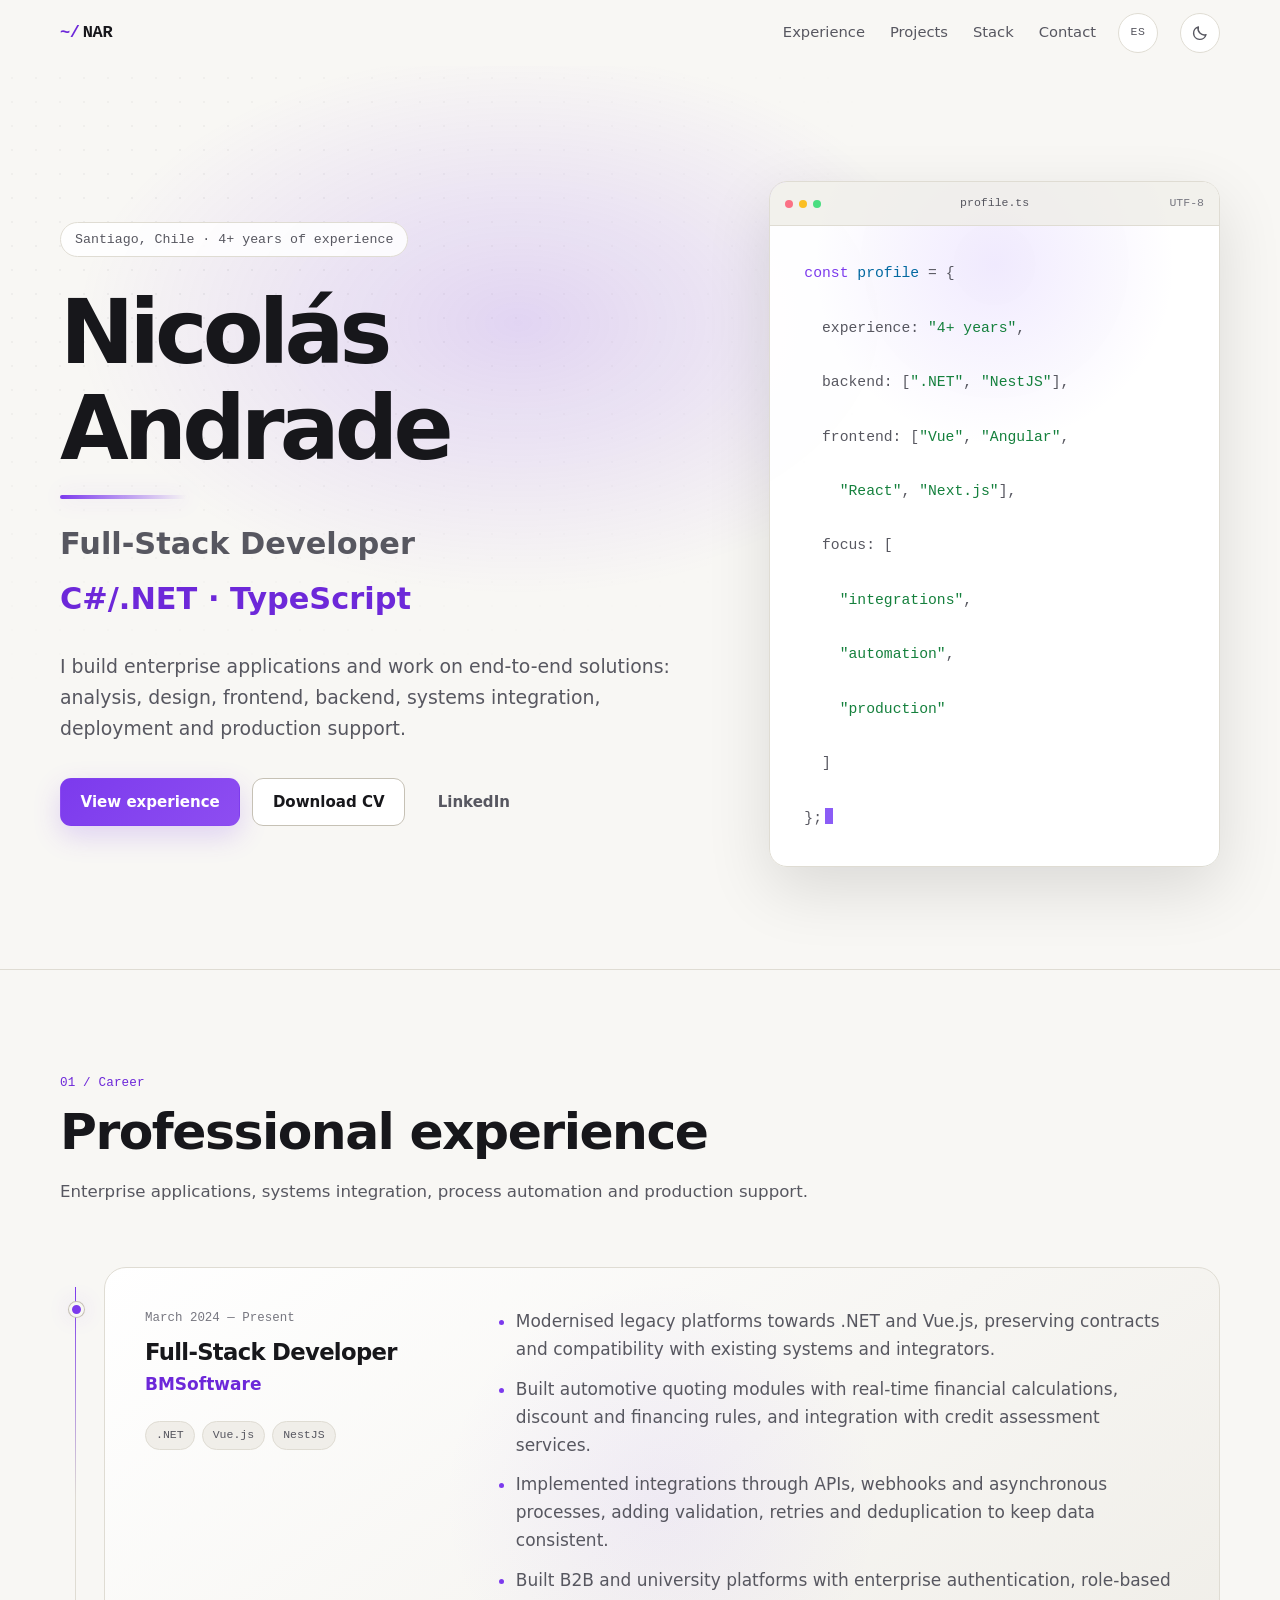
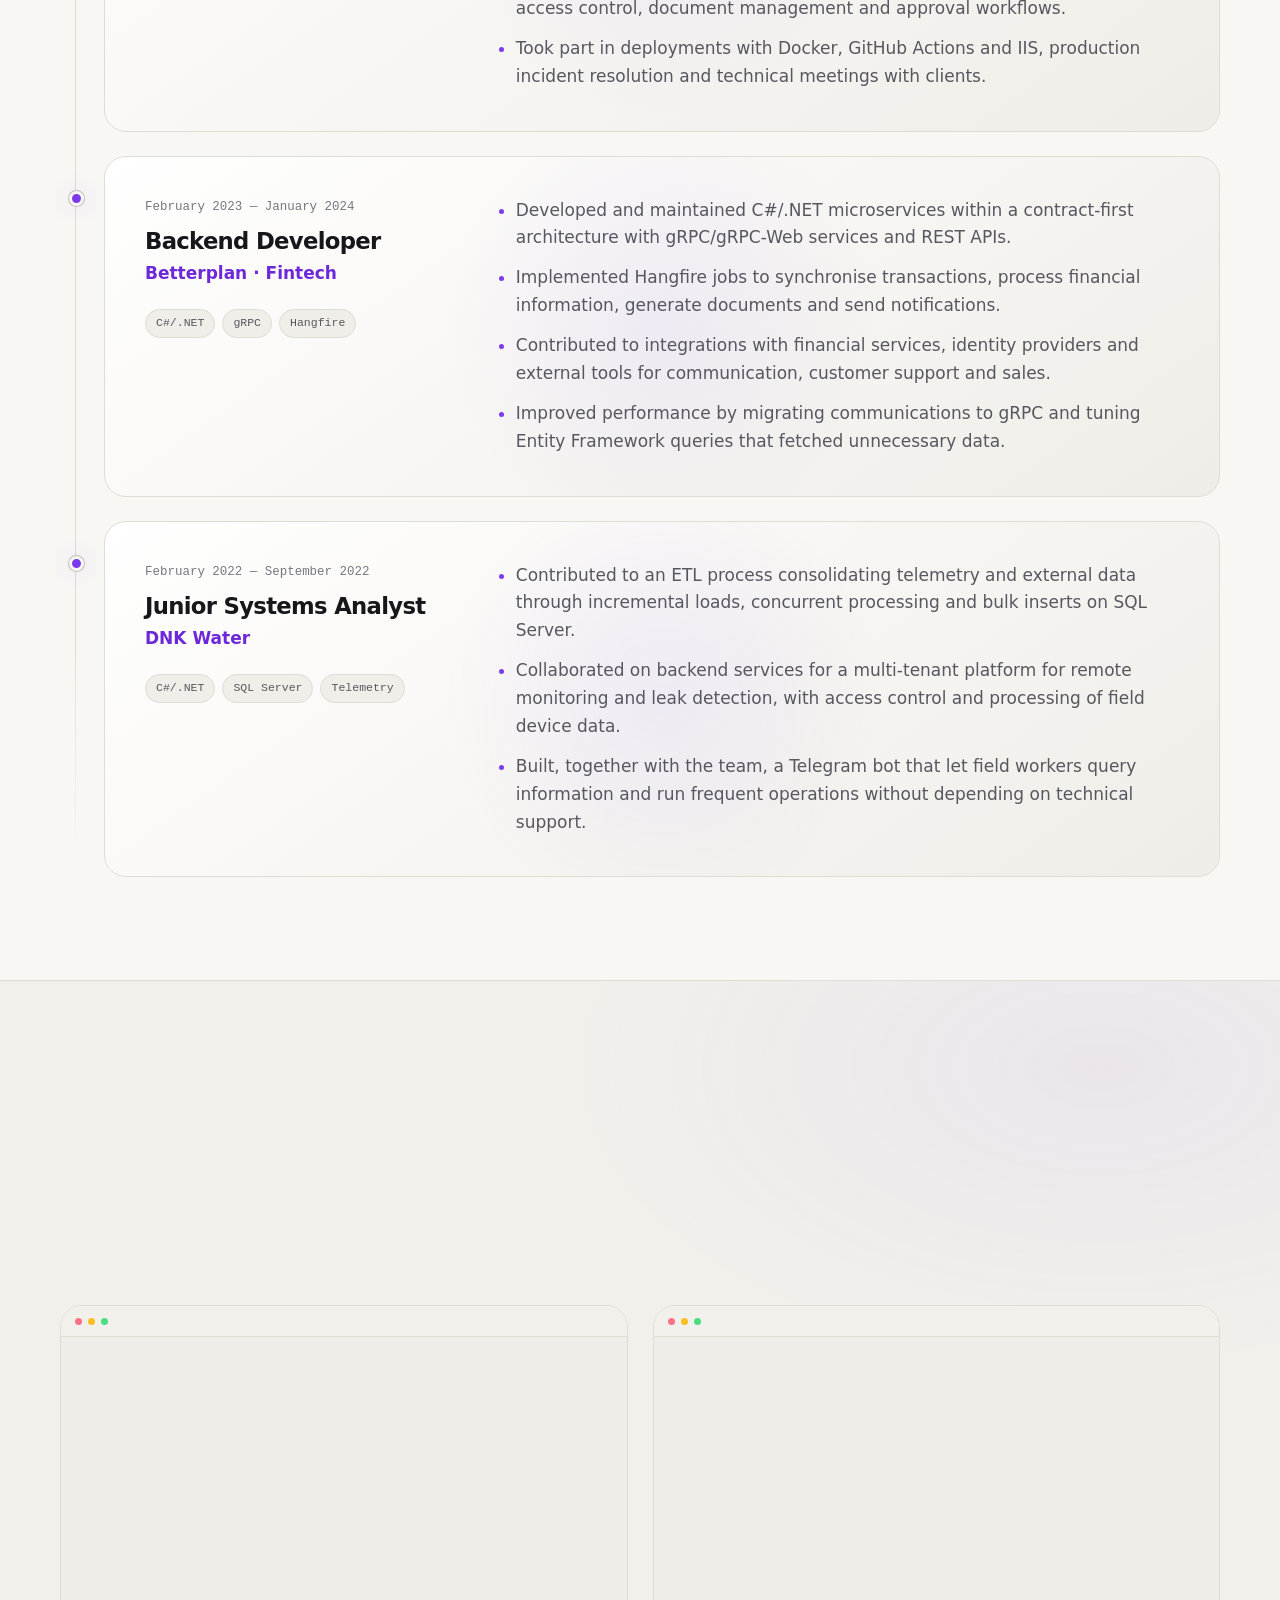
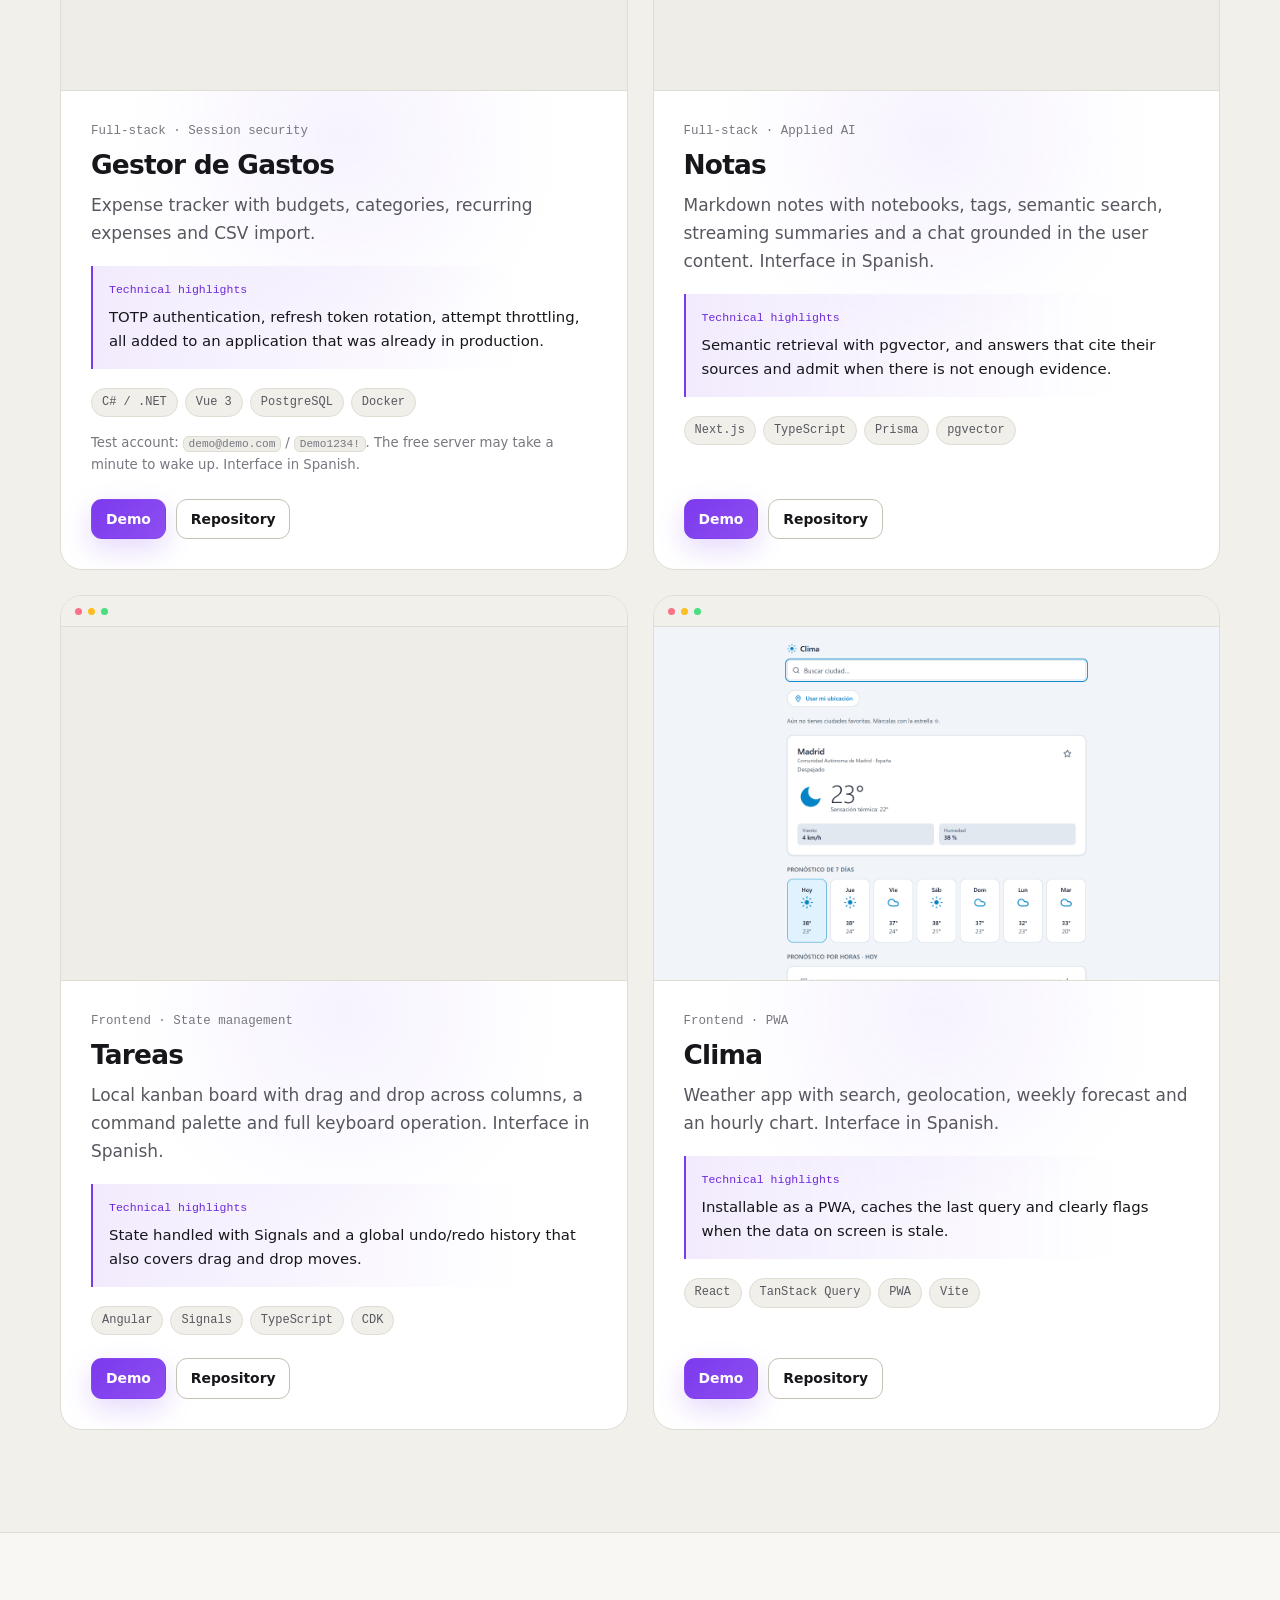
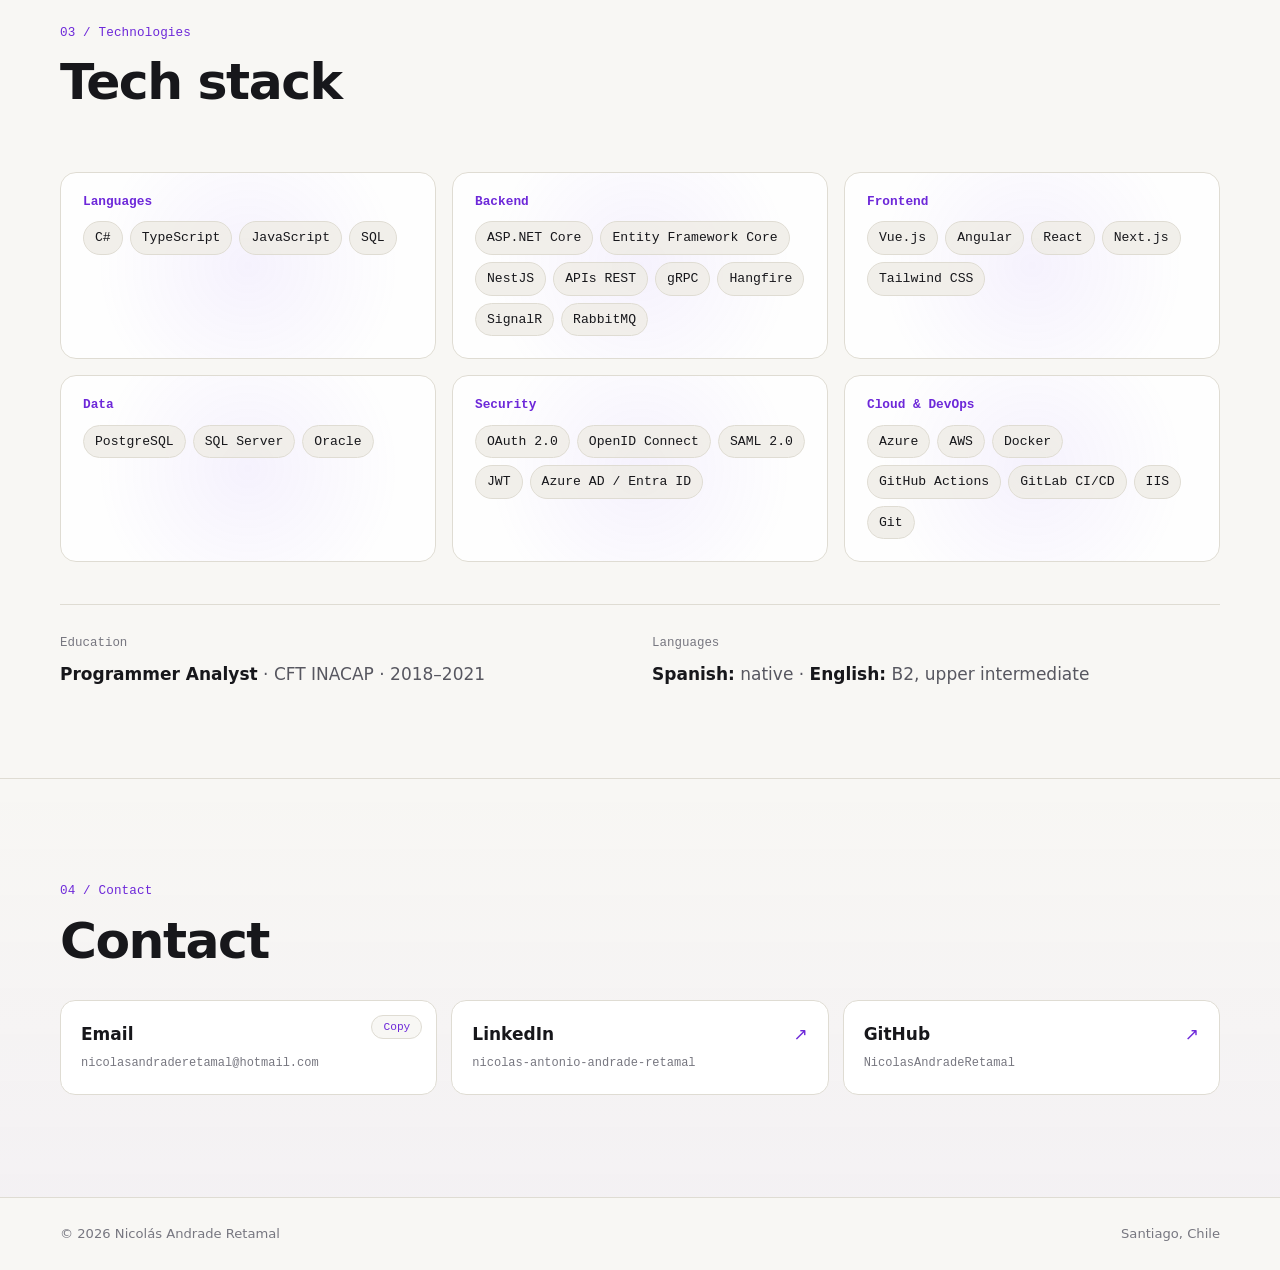
==== index.en.html @ f3361541 "feat: add english version and copy-email button" ====
<!doctype html>
<html lang="en">
  <head>
    <meta charset="utf-8" />
    <meta name="viewport" content="width=device-width, initial-scale=1" />
    <title>Nicolás Andrade | Full-Stack Developer C#/.NET</title>
    <meta
      name="description"
      content="Full-stack developer based in Santiago, Chile, with 4+ years of experience in C#/.NET, TypeScript, enterprise applications, systems integration and process automation."
    />
    <meta name="theme-color" content="#09090d" />
    <meta name="color-scheme" content="dark light" />
    <link rel="canonical" href="https://nicolasandraderetamal.github.io/index.en.html" />

    <meta
      property="og:title"
      content="Nicolás Andrade · Full-Stack Developer"
    />
    <meta
      property="og:description"
      content="C#/.NET, TypeScript and enterprise applications. Systems integration, automation and production support."
    />
    <meta property="og:type" content="website" />
    <meta
      property="og:url"
      content="https://nicolasandraderetamal.github.io/"
    />
    <meta
      property="og:image"
      content="https://nicolasandraderetamal.github.io/img/og.png"
    />
    <meta property="og:image:width" content="1200" />
    <meta property="og:image:height" content="630" />
    <meta
      property="og:image:alt"
      content="Nicolás Andrade, full-stack developer specialised in C#/.NET, TypeScript and enterprise applications"
    />
    <meta property="og:locale" content="en_US" />
    <meta name="twitter:card" content="summary_large_image" />

    <script>
      document.documentElement.classList.add("js");
    </script>
    <link rel="stylesheet" href="styles.css" />
    <link
      rel="icon"
      href="data:image/svg+xml,<svg xmlns=%27http://www.w3.org/2000/svg%27 viewBox=%270 0 100 100%27><rect width=%27100%27 height=%27100%27 rx=%2722%27 fill=%27%238b5cf6%27/><text x=%2750%25%27 y=%2750%25%27 text-anchor=%27middle%27 dominant-baseline=%27central%27 font-size=%2768%27 font-family=%27system-ui%27 font-weight=%27700%27 fill=%27white%27>N</text></svg>"
    />

    <script type="application/ld+json">
      {
        "@context": "https://schema.org",
        "@type": "Person",
        "name": "Nicolás Antonio Andrade Retamal",
        "url": "https://nicolasandraderetamal.github.io/",
        "jobTitle": "Full-Stack Developer",
        "address": {
          "@type": "PostalAddress",
          "addressLocality": "Santiago",
          "addressCountry": "CL"
        },
        "sameAs": [
          "https://www.linkedin.com/in/nicolas-antonio-andrade-retamal",
          "https://github.com/NicolasAndradeRetamal"
        ],
        "knowsAbout": [
          "C#",
          ".NET",
          "TypeScript",
          "Vue.js",
          "Angular",
          "PostgreSQL",
          "Systems integration",
          "Enterprise applications"
        ]
      }
    </script>
    <link rel="alternate" hreflang="en" href="https://nicolasandraderetamal.github.io/index.en.html" />
    <link rel="alternate" hreflang="es" href="https://nicolasandraderetamal.github.io/" />
  </head>
  <body>
    <div class="scroll-progress" aria-hidden="true">
      <span data-scroll-progress></span>
    </div>
    <a class="skip" href="#contenido">Skip to content</a>

    <header class="topbar" data-topbar>
      <a class="topbar__brand" href="#inicio" aria-label="Go to top">
        <span class="topbar__prompt" aria-hidden="true">~/</span>
        <span>NAR</span>
      </a>

      <button
        class="menu-toggle"
        data-menu-toggle
        type="button"
        aria-expanded="false"
        aria-controls="navegacion-principal"
        aria-label="Open navigation"
      >
        <span></span><span></span><span></span>
      </button>

      <nav
        class="topbar__nav"
        id="navegacion-principal"
        data-navigation
        aria-label="Sections"
      >
        <a href="#experiencia" data-nav-link>Experience</a>
        <a href="#proyectos" data-nav-link>Projects</a>
        <a href="#stack" data-nav-link>Stack</a>
        <a href="#contacto" data-nav-link>Contact</a>
      </nav>

      <a class="lang-switch" href="./" hreflang="es" aria-label="Ver esta página en español">ES</a>
      <button
        class="theme-toggle"
        data-theme-toggle
        type="button"
        aria-label="Switch to light theme"
      >
        <svg viewBox="0 0 24 24" aria-hidden="true" class="icon icon--sun">
          <circle cx="12" cy="12" r="4.2" />
          <path
            d="M12 2.5v2M12 19.5v2M4.6 4.6l1.4 1.4M18 18l1.4 1.4M2.5 12h2M19.5 12h2M4.6 19.4 6 18M18 6l1.4-1.4"
          />
        </svg>
        <svg viewBox="0 0 24 24" aria-hidden="true" class="icon icon--moon">
          <path d="M20 14.2A8.2 8.2 0 0 1 9.8 4a8.4 8.4 0 1 0 10.2 10.2Z" />
        </svg>
      </button>
    </header>

    <main id="contenido">
      <section class="hero" id="inicio" data-section>
        <div class="hero__glow" aria-hidden="true"></div>
        <div class="hero__grid" aria-hidden="true"></div>

        <div class="hero__layout">
          <div class="hero__copy">
            <p class="hero__eyebrow reveal">
              Santiago, Chile · 4+ years of experience
            </p>
            <h1 class="hero__title reveal">Nicolás Andrade</h1>
            <p class="hero__role reveal">
              Full-Stack Developer
              <span class="accent">C#/.NET · TypeScript</span>
            </p>
            <p class="hero__lead reveal">
              I build enterprise applications and work on end-to-end solutions: analysis, design, frontend, backend, systems integration, deployment and production support.
            </p>
            <div class="hero__actions reveal">
              <a class="btn btn--primary" href="#experiencia"
                >View experience</a
              >
              <a class="btn" href="cv/nicolas-andrade-cv-en.pdf" download
                >Download CV</a
              >
              <a
                class="btn btn--quiet"
                href="https://www.linkedin.com/in/nicolas-antonio-andrade-retamal"
                target="_blank"
                rel="me noopener noreferrer"
                >LinkedIn</a
              >
            </div>
          </div>

          <aside class="terminal reveal" data-tilt aria-label="Technical summary">
            <div class="terminal__bar">
              <span class="terminal__dots" aria-hidden="true"
                ><i></i><i></i><i></i
              ></span>
              <span class="terminal__file">profile.ts</span>
              <span class="terminal__status">UTF-8</span>
            </div>
            <pre
              class="terminal__code"
              aria-hidden="true"
            ><code><span class="code-line" style="--line: 1"><span class="code-keyword">const</span> <span class="code-name">profile</span> = {</span>
<span class="code-line" style="--line: 2">  experience: <span class="code-string">"4+ years"</span>,</span>
<span class="code-line" style="--line: 3">  backend: [<span class="code-string">".NET"</span>, <span class="code-string">"NestJS"</span>],</span>
<span class="code-line" style="--line: 4">  frontend: [<span class="code-string">"Vue"</span>, <span class="code-string">"Angular"</span>,</span>
<span class="code-line" style="--line: 5">    <span class="code-string">"React"</span>, <span class="code-string">"Next.js"</span>],</span>
<span class="code-line" style="--line: 6">  focus: [</span>
<span class="code-line" style="--line: 7">    <span class="code-string">"integrations"</span>,</span>
<span class="code-line" style="--line: 8">    <span class="code-string">"automation"</span>,</span>
<span class="code-line" style="--line: 9">    <span class="code-string">"production"</span></span>
<span class="code-line" style="--line: 10">  ]</span>
<span class="code-line" style="--line: 11">};<span class="code-cursor"></span></span></code></pre>
          </aside>
        </div>
      </section>

      <section class="section" id="experiencia" data-section>
        <header class="section__head reveal">
          <p class="section__eyebrow">01 / Career</p>
          <h2 class="section__title">Professional experience</h2>
          <p class="section__lead">
            Enterprise applications, systems integration, process automation and production support.
          </p>
        </header>

        <div class="experience-list">
          <article class="experience interactive-card reveal" data-card>
            <span class="experience__marker" aria-hidden="true"></span>
            <header class="experience__head">
              <div>
                <p class="experience__when">March 2024 — Present</p>
                <h3 class="experience__role">Full-Stack Developer</h3>
                <p class="experience__company">BMSoftware</p>
              </div>
              <ul class="experience__tags" aria-label="Core technologies">
                <li>.NET</li>
                <li>Vue.js</li>
                <li>NestJS</li>
              </ul>
            </header>
            <ul class="experience__highlights">
              <li>
                Modernised legacy platforms towards .NET and Vue.js, preserving contracts and compatibility with existing systems and integrators.
              </li>
              <li>
                Built automotive quoting modules with real-time financial calculations, discount and financing rules, and integration with credit assessment services.
              </li>
              <li>
                Implemented integrations through APIs, webhooks and asynchronous processes, adding validation, retries and deduplication to keep data consistent.
              </li>
              <li>
                Built B2B and university platforms with enterprise authentication, role-based access control, document management and approval workflows.
              </li>
              <li>
                Took part in deployments with Docker, GitHub Actions and IIS, production incident resolution and technical meetings with clients.
              </li>
            </ul>
          </article>

          <article class="experience interactive-card reveal" data-card>
            <span class="experience__marker" aria-hidden="true"></span>
            <header class="experience__head">
              <div>
                <p class="experience__when">February 2023 — January 2024</p>
                <h3 class="experience__role">Backend Developer</h3>
                <p class="experience__company">Betterplan · Fintech</p>
              </div>
              <ul class="experience__tags" aria-label="Core technologies">
                <li>C#/.NET</li>
                <li>gRPC</li>
                <li>Hangfire</li>
              </ul>
            </header>
            <ul class="experience__highlights">
              <li>
                Developed and maintained C#/.NET microservices within a contract-first architecture with gRPC/gRPC-Web services and REST APIs.
              </li>
              <li>
                Implemented Hangfire jobs to synchronise transactions, process financial information, generate documents and send notifications.
              </li>
              <li>
                Contributed to integrations with financial services, identity providers and external tools for communication, customer support and sales.
              </li>
              <li>
                Improved performance by migrating communications to gRPC and tuning Entity Framework queries that fetched unnecessary data.
              </li>
            </ul>
          </article>

          <article class="experience interactive-card reveal" data-card>
            <span class="experience__marker" aria-hidden="true"></span>
            <header class="experience__head">
              <div>
                <p class="experience__when">February 2022 — September 2022</p>
                <h3 class="experience__role">Junior Systems Analyst</h3>
                <p class="experience__company">DNK Water</p>
              </div>
              <ul class="experience__tags" aria-label="Core technologies">
                <li>C#/.NET</li>
                <li>SQL Server</li>
                <li>Telemetry</li>
              </ul>
            </header>
            <ul class="experience__highlights">
              <li>
                Contributed to an ETL process consolidating telemetry and external data through incremental loads, concurrent processing and bulk inserts on SQL Server.
              </li>
              <li>
                Collaborated on backend services for a multi-tenant platform for remote monitoring and leak detection, with access control and processing of field device data.
              </li>
              <li>
                Built, together with the team, a Telegram bot that let field workers query information and run frequent operations without depending on technical support.
              </li>
            </ul>
          </article>
        </div>
      </section>

      <section class="section section--projects" id="proyectos" data-section>
        <header class="section__head reveal">
          <p class="section__eyebrow">02 / Portfolio</p>
          <h2 class="section__title">Projects</h2>
          <p class="section__lead">
            Applications with a live demo and public repository, each built with a different stack and technical focus.
          </p>
        </header>

        <div class="projects">
          <article
            class="project interactive-card reveal"
            id="proyecto-gestor"
            data-card
            data-tilt
          >
            <a
              class="project__media"
              href="https://gestor-gastos-web.onrender.com/"
              target="_blank"
              rel="noopener noreferrer"
              aria-label="Open the Gestor de Gastos demo"
            >
              <img
                src="img/gestor-gastos.png"
                alt="Expense tracker dashboard showing budgets and charts"
                loading="lazy"
                decoding="async"
                width="1360"
                height="850"
              />
            </a>
            <div class="project__body">
              <p class="project__kicker">Full-stack · Session security</p>
              <h3 class="project__title">Gestor de Gastos</h3>
              <p class="project__text">
                Expense tracker with budgets, categories, recurring expenses and CSV import.
              </p>
              <div class="project__focus">
                <span>Technical highlights</span>
                <p>
                  TOTP authentication, refresh token rotation, attempt throttling, all added to an application that was already in production.
                </p>
              </div>
              <ul class="chips">
                <li>C# / .NET</li>
                <li>Vue 3</li>
                <li>PostgreSQL</li>
                <li>Docker</li>
              </ul>
              <p class="project__note">
                Test account: <code>demo@demo.com</code> / <code>Demo1234!</code>. The free server may take a minute to wake up. Interface in Spanish.
              </p>
              <div class="project__links">
                <a
                  class="btn btn--small btn--primary"
                  href="https://gestor-gastos-web.onrender.com/"
                  target="_blank"
                  rel="noopener noreferrer"
                  >Demo</a
                >
                <a
                  class="btn btn--small"
                  href="https://github.com/NicolasAndradeRetamal/gestor-gastos"
                  target="_blank"
                  rel="noopener noreferrer"
                  >Repository</a
                >
              </div>
            </div>
          </article>

          <article
            class="project interactive-card reveal"
            id="proyecto-notas"
            data-card
            data-tilt
          >
            <a
              class="project__media"
              href="https://notas-app-teal.vercel.app/"
              target="_blank"
              rel="noopener noreferrer"
              aria-label="Open the Notas demo"
            >
              <img
                src="img/notas-app.png"
                alt="Notes application with a Markdown editor and AI tools"
                loading="lazy"
                decoding="async"
                width="1360"
                height="850"
              />
            </a>
            <div class="project__body">
              <p class="project__kicker">Full-stack · Applied AI</p>
              <h3 class="project__title">Notas</h3>
              <p class="project__text">
                Markdown notes with notebooks, tags, semantic search, streaming summaries and a chat grounded in the user content. Interface in Spanish.
              </p>
              <div class="project__focus">
                <span>Technical highlights</span>
                <p>
                  Semantic retrieval with pgvector, and answers that cite their sources and admit when there is not enough evidence.
                </p>
              </div>
              <ul class="chips">
                <li>Next.js</li>
                <li>TypeScript</li>
                <li>Prisma</li>
                <li>pgvector</li>
              </ul>
              <div class="project__links">
                <a
                  class="btn btn--small btn--primary"
                  href="https://notas-app-teal.vercel.app/"
                  target="_blank"
                  rel="noopener noreferrer"
                  >Demo</a
                >
                <a
                  class="btn btn--small"
                  href="https://github.com/NicolasAndradeRetamal/notas-app"
                  target="_blank"
                  rel="noopener noreferrer"
                  >Repository</a
                >
              </div>
            </div>
          </article>

          <article
            class="project interactive-card reveal"
            id="proyecto-tareas"
            data-card
            data-tilt
          >
            <a
              class="project__media"
              href="https://nicolasandraderetamal.github.io/tareas-angular/"
              target="_blank"
              rel="noopener noreferrer"
              aria-label="Open the Tareas demo"
            >
              <img
                src="img/tareas-angular.png"
                alt="Kanban board with tasks spread across three columns"
                loading="lazy"
                decoding="async"
                width="1360"
                height="850"
              />
            </a>
            <div class="project__body">
              <p class="project__kicker">Frontend · State management</p>
              <h3 class="project__title">Tareas</h3>
              <p class="project__text">
                Local kanban board with drag and drop across columns, a command palette and full keyboard operation. Interface in Spanish.
              </p>
              <div class="project__focus">
                <span>Technical highlights</span>
                <p>
                  State handled with Signals and a global undo/redo history that also covers drag and drop moves.
                </p>
              </div>
              <ul class="chips">
                <li>Angular</li>
                <li>Signals</li>
                <li>TypeScript</li>
                <li>CDK</li>
              </ul>
              <div class="project__links">
                <a
                  class="btn btn--small btn--primary"
                  href="https://nicolasandraderetamal.github.io/tareas-angular/"
                  target="_blank"
                  rel="noopener noreferrer"
                  >Demo</a
                >
                <a
                  class="btn btn--small"
                  href="https://github.com/NicolasAndradeRetamal/tareas-angular"
                  target="_blank"
                  rel="noopener noreferrer"
                  >Repository</a
                >
              </div>
            </div>
          </article>

          <article
            class="project interactive-card reveal"
            id="proyecto-clima"
            data-card
            data-tilt
          >
            <a
              class="project__media"
              href="https://nicolasandraderetamal.github.io/clima-react/"
              target="_blank"
              rel="noopener noreferrer"
              aria-label="Open the Clima demo"
            >
              <img
                src="img/clima-react.png"
                alt="Weather application showing current conditions and the weekly forecast"
                loading="lazy"
                decoding="async"
                width="1360"
                height="850"
              />
            </a>
            <div class="project__body">
              <p class="project__kicker">Frontend · PWA</p>
              <h3 class="project__title">Clima</h3>
              <p class="project__text">
                Weather app with search, geolocation, weekly forecast and an hourly chart. Interface in Spanish.
              </p>
              <div class="project__focus">
                <span>Technical highlights</span>
                <p>
                  Installable as a PWA, caches the last query and clearly flags when the data on screen is stale.
                </p>
              </div>
              <ul class="chips">
                <li>React</li>
                <li>TanStack Query</li>
                <li>PWA</li>
                <li>Vite</li>
              </ul>
              <div class="project__links">
                <a
                  class="btn btn--small btn--primary"
                  href="https://nicolasandraderetamal.github.io/clima-react/"
                  target="_blank"
                  rel="noopener noreferrer"
                  >Demo</a
                >
                <a
                  class="btn btn--small"
                  href="https://github.com/NicolasAndradeRetamal/clima-react"
                  target="_blank"
                  rel="noopener noreferrer"
                  >Repository</a
                >
              </div>
            </div>
          </article>
        </div>
      </section>

      <section class="section section--tight" id="stack" data-section>
        <header class="section__head reveal">
          <p class="section__eyebrow">03 / Technologies</p>
          <h2 class="section__title">Tech stack</h2>
        </header>

        <div class="stack reveal">
          <section class="stack__group interactive-card" data-card>
            <h3>Languages</h3>
            <ul class="chips chips--lg">
              <li>C#</li>
              <li>TypeScript</li>
              <li>JavaScript</li>
              <li>SQL</li>
            </ul>
          </section>
          <section class="stack__group interactive-card" data-card>
            <h3>Backend</h3>
            <ul class="chips chips--lg">
              <li>ASP.NET Core</li>
              <li>Entity Framework Core</li>
              <li>NestJS</li>
              <li>APIs REST</li>
              <li>gRPC</li>
              <li>Hangfire</li>
              <li>SignalR</li>
              <li>RabbitMQ</li>
            </ul>
          </section>
          <section class="stack__group interactive-card" data-card>
            <h3>Frontend</h3>
            <ul class="chips chips--lg">
              <li>Vue.js</li>
              <li>Angular</li>
              <li>React</li>
              <li>Next.js</li>
              <li>Tailwind CSS</li>
            </ul>
          </section>
          <section class="stack__group interactive-card" data-card>
            <h3>Data</h3>
            <ul class="chips chips--lg">
              <li>PostgreSQL</li>
              <li>SQL Server</li>
              <li>Oracle</li>
            </ul>
          </section>
          <section class="stack__group interactive-card" data-card>
            <h3>Security</h3>
            <ul class="chips chips--lg">
              <li>OAuth 2.0</li>
              <li>OpenID Connect</li>
              <li>SAML 2.0</li>
              <li>JWT</li>
              <li>Azure AD / Entra ID</li>
            </ul>
          </section>
          <section class="stack__group interactive-card" data-card>
            <h3>Cloud &amp; DevOps</h3>
            <ul class="chips chips--lg">
              <li>Azure</li>
              <li>AWS</li>
              <li>Docker</li>
              <li>GitHub Actions</li>
              <li>GitLab CI/CD</li>
              <li>IIS</li>
              <li>Git</li>
            </ul>
          </section>
        </div>

        <div class="credentials reveal">
          <div>
            <p class="credentials__label">Education</p>
            <p>
              <strong>Programmer Analyst</strong> · CFT INACAP · 2018–2021
            </p>
          </div>
          <div>
            <p class="credentials__label">Languages</p>
            <p>
              <strong>Spanish:</strong> native · <strong>English:</strong> B2, upper intermediate
            </p>
          </div>
        </div>
      </section>

      <section class="section section--contact" id="contacto" data-section>
        <header class="section__head section__head--contact reveal">
          <p class="section__eyebrow">04 / Contact</p>
          <h2 class="section__title">Contact</h2>
        </header>

        <div class="contact-links reveal">
        <div class="contact-item">
          <a class="contact-link" href="mailto:nicolasandraderetamal@hotmail.com">
            <span class="contact-link__label">Email</span>
            <span class="contact-link__value">nicolasandraderetamal@hotmail.com</span>
          </a>
          <button
            class="copy-mail"
            type="button"
            data-copy-mail="nicolasandraderetamal@hotmail.com"
          >
            Copy
          </button>
        </div>
          <a
            class="contact-link"
            href="https://www.linkedin.com/in/nicolas-antonio-andrade-retamal"
            target="_blank"
            rel="me noopener noreferrer"
          >
            <span class="contact-link__label">LinkedIn</span>
            <span class="contact-link__value"
              >nicolas-antonio-andrade-retamal</span
            >
            <span class="contact-link__arrow" aria-hidden="true">↗</span>
          </a>
          <a
            class="contact-link"
            href="https://github.com/NicolasAndradeRetamal"
            target="_blank"
            rel="me noopener noreferrer"
          >
            <span class="contact-link__label">GitHub</span>
            <span class="contact-link__value">NicolasAndradeRetamal</span>
            <span class="contact-link__arrow" aria-hidden="true">↗</span>
          </a>
        </div>
      </section>
    </main>

    <footer class="footer">
      <p>© <span data-year>2026</span> Nicolás Andrade Retamal</p>
      <p>Santiago, Chile</p>
    </footer>

    <script src="main.js" defer></script>
  </body>
</html>
---- styles.css ----
/* ---------- Tokens ---------- */
:root {
  --bg: #09090d;
  --bg-raised: #111119;
  --bg-sunken: #08080b;
  --bg-soft: #15151e;
  --line: #252531;
  --line-strong: #3b3b49;
  --ink: #f4f4f6;
  --ink-muted: #aaaab6;
  --ink-subtle: #777785;
  --accent: #8b5cf6;
  --accent-bright: #a78bfa;
  --accent-text: #c0afff;
  --accent-soft: rgba(139, 92, 246, 0.14);
  --accent-ink: #ffffff;
  --glow: rgba(139, 92, 246, 0.24);
  --code-keyword: #c4b5fd;
  --code-string: #86efac;
  --code-name: #7dd3fc;
  --shadow-strength: 0.5;
  --radius: 14px;
  --radius-lg: 22px;
  --shadow: 0 22px 65px rgba(0, 0, 0, var(--shadow-strength));
  --ease: cubic-bezier(0.22, 0.61, 0.36, 1);
  --wrap: 1160px;
  --mono: ui-monospace, "Cascadia Code", "JetBrains Mono", Consolas, monospace;
}

@media (prefers-color-scheme: light) {
  :root:not([data-theme="dark"]) {
    --bg: #f8f7f4;
    --bg-raised: #ffffff;
    --bg-sunken: #efede7;
    --bg-soft: #f4f2ed;
    --line: #dfdcd3;
    --line-strong: #c6c1b5;
    --ink: #17171b;
    --ink-muted: #575760;
    --ink-subtle: #777780;
    --accent: #7c3aed;
    --accent-bright: #8b5cf6;
    --accent-text: #6d28d9;
    --accent-soft: rgba(124, 58, 237, 0.1);
    --glow: rgba(124, 58, 237, 0.18);
    --code-keyword: #7c3aed;
    --code-string: #15803d;
    --code-name: #0369a1;
    --shadow-strength: 0.12;
  }
}

:root[data-theme="light"] {
  --bg: #f8f7f4;
  --bg-raised: #ffffff;
  --bg-sunken: #efede7;
  --bg-soft: #f4f2ed;
  --line: #dfdcd3;
  --line-strong: #c6c1b5;
  --ink: #17171b;
  --ink-muted: #575760;
  --ink-subtle: #777780;
  --accent: #7c3aed;
  --accent-bright: #8b5cf6;
  --accent-text: #6d28d9;
  --accent-soft: rgba(124, 58, 237, 0.1);
  --glow: rgba(124, 58, 237, 0.18);
  --code-keyword: #7c3aed;
  --code-string: #15803d;
  --code-name: #0369a1;
  --shadow-strength: 0.12;
}

*,
*::before,
*::after {
  box-sizing: border-box;
}
html {
  scroll-behavior: smooth;
  scroll-padding-top: 84px;
}
body {
  margin: 0;
  min-width: 320px;
  background:
    radial-gradient(
      900px 560px at 76% -14%,
      rgba(139, 92, 246, 0.09),
      transparent 67%
    ),
    var(--bg);
  color: var(--ink);
  font-family:
    "Segoe UI Variable Display",
    "SF Pro Display",
    -apple-system,
    "Segoe UI",
    system-ui,
    sans-serif;
  font-size: 17px;
  line-height: 1.64;
  -webkit-font-smoothing: antialiased;
  text-rendering: optimizeLegibility;
}
body::before {
  content: "";
  position: fixed;
  inset: 0;
  z-index: -1;
  pointer-events: none;
  background-image:
    linear-gradient(rgba(255, 255, 255, 0.018) 1px, transparent 1px),
    linear-gradient(90deg, rgba(255, 255, 255, 0.018) 1px, transparent 1px);
  background-size: 54px 54px;
  mask-image: linear-gradient(to bottom, #000 0%, transparent 72%);
}
:root[data-theme="light"] body::before {
  opacity: 0.24;
}

h1,
h2,
h3 {
  margin: 0;
  line-height: 1.08;
  letter-spacing: -0.03em;
  font-weight: 680;
}
p {
  margin: 0;
}
a {
  color: inherit;
}
img {
  display: block;
  max-width: 100%;
  height: auto;
}
code {
  font-family: var(--mono);
  font-size: 0.84em;
  background: var(--bg-sunken);
  border: 1px solid var(--line);
  border-radius: 6px;
  padding: 0.1em 0.42em;
}
section[id] {
  scroll-margin-top: 84px;
}
:focus-visible {
  outline: 2px solid var(--accent);
  outline-offset: 3px;
  border-radius: 6px;
}

.icon {
  width: 18px;
  height: 18px;
  fill: none;
  stroke: currentColor;
  stroke-width: 1.9;
  stroke-linecap: round;
  stroke-linejoin: round;
}
.skip {
  position: fixed;
  left: -999px;
  top: 12px;
  z-index: 100;
  background: var(--accent);
  color: var(--accent-ink);
  padding: 0.62em 1em;
  border-radius: 10px;
  font-weight: 650;
}
.skip:focus {
  left: 12px;
}
.scroll-progress {
  position: fixed;
  inset: 0 0 auto;
  z-index: 100;
  height: 2px;
  pointer-events: none;
}
.scroll-progress span {
  display: block;
  width: 100%;
  height: 100%;
  background: linear-gradient(90deg, var(--accent), #c084fc);
  transform: scaleX(0);
  transform-origin: left center;
  box-shadow: 0 0 16px var(--glow);
}

/* ---------- Navegación ---------- */
.topbar {
  position: sticky;
  top: 0;
  z-index: 40;
  display: flex;
  align-items: center;
  gap: 22px;
  min-height: 66px;
  padding: 12px max(24px, calc((100vw - var(--wrap)) / 2));
  background: color-mix(in srgb, var(--bg) 82%, transparent);
  backdrop-filter: blur(16px) saturate(135%);
  -webkit-backdrop-filter: blur(16px) saturate(135%);
  border-bottom: 1px solid transparent;
  transition:
    border-color 180ms var(--ease),
    background 180ms var(--ease),
    box-shadow 180ms var(--ease);
}
.topbar.is-stuck {
  border-bottom-color: var(--line);
  box-shadow: 0 8px 30px rgba(0, 0, 0, 0.08);
}
.topbar__brand {
  display: inline-flex;
  align-items: center;
  gap: 3px;
  font-family: var(--mono);
  font-weight: 670;
  text-decoration: none;
  letter-spacing: -0.02em;
}
.topbar__prompt {
  color: var(--accent-text);
}
.topbar__nav {
  margin-left: auto;
  display: flex;
  align-items: center;
  gap: 25px;
  font-size: 0.92rem;
}
.topbar__nav a {
  position: relative;
  padding: 7px 0;
  color: var(--ink-muted);
  text-decoration: none;
  transition: color 150ms var(--ease);
}
.topbar__nav a::after {
  content: "";
  position: absolute;
  left: 0;
  right: 0;
  bottom: 0;
  height: 2px;
  border-radius: 999px;
  background: var(--accent);
  transform: scaleX(0);
  transition: transform 180ms var(--ease);
}
.topbar__nav a:hover,
.topbar__nav a.is-active {
  color: var(--ink);
}
.topbar__nav a.is-active::after {
  transform: scaleX(1);
}

.theme-toggle,
.menu-toggle {
  display: grid;
  place-items: center;
  width: 40px;
  height: 40px;
  border-radius: 999px;
  border: 1px solid var(--line);
  background: var(--bg-raised);
  color: var(--ink-muted);
  cursor: pointer;
  transition:
    transform 160ms var(--ease),
    border-color 160ms var(--ease),
    color 160ms var(--ease);
}
.theme-toggle:hover,
.menu-toggle:hover {
  color: var(--ink);
  border-color: var(--line-strong);
  transform: translateY(-1px);
}
.lang-switch {
  display: grid;
  place-items: center;
  min-width: 40px;
  height: 40px;
  padding-inline: 11px;
  border-radius: 999px;
  border: 1px solid var(--line);
  background: var(--bg-raised);
  color: var(--ink-muted);
  font-family: var(--mono);
  font-size: 0.72rem;
  letter-spacing: 0.05em;
  text-decoration: none;
  transition:
    transform 160ms var(--ease),
    border-color 160ms var(--ease),
    color 160ms var(--ease);
}
.lang-switch:hover {
  color: var(--ink);
  border-color: var(--line-strong);
  transform: translateY(-1px);
}
.theme-toggle .icon--moon {
  display: none;
}
:root[data-theme="light"] .theme-toggle .icon--sun {
  display: none;
}
:root[data-theme="light"] .theme-toggle .icon--moon {
  display: block;
}
@media (prefers-color-scheme: light) {
  html:not([data-theme]) .theme-toggle .icon--sun {
    display: none;
  }
  html:not([data-theme]) .theme-toggle .icon--moon {
    display: block;
  }
}
.menu-toggle {
  display: none;
  gap: 4px;
}
.menu-toggle span {
  width: 17px;
  height: 1.5px;
  background: currentColor;
  transition:
    transform 180ms var(--ease),
    opacity 180ms var(--ease);
}
.menu-toggle[aria-expanded="true"] span:nth-child(1) {
  transform: translateY(5.5px) rotate(45deg);
}
.menu-toggle[aria-expanded="true"] span:nth-child(2) {
  opacity: 0;
}
.menu-toggle[aria-expanded="true"] span:nth-child(3) {
  transform: translateY(-5.5px) rotate(-45deg);
}

/* ---------- Hero ---------- */
.hero {
  position: relative;
  overflow: clip;
  min-height: calc(100svh - 66px);
  display: grid;
  align-items: center;
  padding: clamp(76px, 9vw, 128px) max(24px, calc((100vw - var(--wrap)) / 2))
    clamp(70px, 8vw, 106px);
}
.hero__grid {
  position: absolute;
  inset: 0;
  pointer-events: none;
  background-image: radial-gradient(currentColor 1px, transparent 1px);
  background-size: 24px 24px;
  color: var(--ink);
  opacity: 0.05;
  mask-image: radial-gradient(80% 72% at 18% 23%, #000, transparent 72%);
}
.hero__glow {
  position: absolute;
  inset: -25% -18% -12%;
  background: radial-gradient(
    650px 400px at var(--gx, 43%) var(--gy, 39%),
    var(--glow),
    transparent 68%
  );
  mask-image: radial-gradient(105% 92% at 50% 42%, #000 45%, transparent 100%);
  pointer-events: none;
}
.hero__layout {
  position: relative;
  width: min(100%, var(--wrap));
  margin: 0 auto;
  display: grid;
  grid-template-columns: minmax(0, 1.1fr) minmax(350px, 0.8fr);
  align-items: center;
  gap: clamp(46px, 7vw, 96px);
}
.hero__copy {
  min-width: 0;
}
.hero__eyebrow {
  display: inline-flex;
  font-family: var(--mono);
  font-size: 0.83rem;
  color: var(--ink-muted);
  border: 1px solid var(--line);
  background: color-mix(in srgb, var(--bg-raised) 86%, transparent);
  border-radius: 999px;
  padding: 6px 14px;
  margin-bottom: 28px;
  box-shadow: inset 0 1px rgba(255, 255, 255, 0.025);
}
.hero__title {
  font-size: clamp(3.15rem, 7vw, 5.55rem);
  font-weight: 750;
  letter-spacing: -0.055em;
  text-wrap: balance;
}
.hero__title::after {
  content: "";
  display: block;
  width: clamp(70px, 10vw, 130px);
  height: 4px;
  margin-top: 18px;
  border-radius: 999px;
  background: linear-gradient(90deg, var(--accent), transparent);
  box-shadow: 0 0 22px var(--glow);
}
.hero__role {
  margin-top: 20px;
  font-size: clamp(1.34rem, 2.7vw, 1.9rem);
  font-weight: 620;
  color: var(--ink-muted);
}
.accent {
  color: var(--accent-text);
}
.hero__role .accent {
  display: block;
  margin-top: 5px;
}
.hero__lead {
  margin-top: 27px;
  max-width: 66ch;
  color: var(--ink-muted);
  font-size: clamp(1.04rem, 1.75vw, 1.18rem);
}
.hero__actions {
  display: flex;
  flex-wrap: wrap;
  gap: 12px;
  margin-top: 34px;
}

/* Terminal decorativo */
.terminal {
  position: relative;
  min-width: 0;
  border: 1px solid var(--line);
  border-radius: 18px;
  background:
    radial-gradient(
      430px circle at var(--mx, 50%) var(--my, 12%),
      rgba(139, 92, 246, 0.13),
      transparent 42%
    ),
    color-mix(in srgb, var(--bg-raised) 94%, transparent);
  box-shadow:
    var(--shadow),
    inset 0 1px rgba(255, 255, 255, 0.035);
  overflow: hidden;
  transform-style: preserve-3d;
  transform: perspective(1000px) rotateX(var(--rx, 0deg))
    rotateY(var(--ry, 0deg));
  transition:
    transform 170ms var(--ease),
    border-color 170ms var(--ease);
}
.terminal::before {
  content: "";
  position: absolute;
  inset: -1px;
  border-radius: inherit;
  padding: 1px;
  background: linear-gradient(
    135deg,
    rgba(167, 139, 250, 0.46),
    transparent 32%,
    transparent 68%,
    rgba(125, 211, 252, 0.16)
  );
  -webkit-mask:
    linear-gradient(#000 0 0) content-box,
    linear-gradient(#000 0 0);
  -webkit-mask-composite: xor;
  mask-composite: exclude;
  pointer-events: none;
}
.terminal__bar {
  display: grid;
  grid-template-columns: 1fr auto 1fr;
  align-items: center;
  min-height: 44px;
  padding: 0 15px;
  border-bottom: 1px solid var(--line);
  background: color-mix(in srgb, var(--bg-sunken) 78%, transparent);
  font-family: var(--mono);
  font-size: 0.72rem;
  color: var(--ink-subtle);
}
.terminal__dots {
  display: inline-flex;
  gap: 6px;
}
.terminal__dots i {
  width: 8px;
  height: 8px;
  border-radius: 50%;
  background: var(--line-strong);
}
.terminal__dots i:nth-child(1) {
  background: #fb7185;
}
.terminal__dots i:nth-child(2) {
  background: #fbbf24;
}
.terminal__dots i:nth-child(3) {
  background: #4ade80;
}
.terminal__file {
  justify-self: center;
  color: var(--ink-muted);
}
.terminal__status {
  justify-self: end;
}
.terminal__code {
  margin: 0;
  padding: clamp(24px, 4vw, 34px);
  overflow: auto;
  color: var(--ink-muted);
  font-family: var(--mono);
  font-size: clamp(0.78rem, 1.4vw, 0.92rem);
  line-height: 1.85;
  tab-size: 2;
}
.terminal__code code {
  padding: 0;
  border: 0;
  background: none;
  font: inherit;
}
.code-line {
  display: block;
}
.js .terminal.is-in .code-line {
  animation: code-line-in 380ms var(--ease) both;
  animation-delay: calc(var(--line) * 45ms + 120ms);
}
.code-keyword {
  color: var(--code-keyword);
}
.code-string {
  color: var(--code-string);
}
.code-name {
  color: var(--code-name);
}
.code-cursor {
  display: inline-block;
  width: 0.55em;
  height: 1.1em;
  margin-left: 3px;
  vertical-align: -0.16em;
  background: var(--accent-bright);
  animation: cursor-blink 1.05s steps(2, jump-none) infinite;
}

/* ---------- Componentes comunes ---------- */
.btn {
  display: inline-flex;
  align-items: center;
  justify-content: center;
  gap: 8px;
  padding: 0.73em 1.3em;
  border-radius: 11px;
  border: 1px solid var(--line-strong);
  background: var(--bg-raised);
  color: var(--ink);
  font: inherit;
  font-size: 0.94rem;
  font-weight: 600;
  text-decoration: none;
  cursor: pointer;
  box-shadow: inset 0 1px rgba(255, 255, 255, 0.025);
  transition:
    transform 150ms var(--ease),
    border-color 150ms var(--ease),
    background 150ms var(--ease),
    box-shadow 150ms var(--ease);
}
.btn:hover {
  transform: translateY(-2px);
  border-color: var(--ink-subtle);
  box-shadow: 0 10px 26px rgba(0, 0, 0, 0.12);
}
.btn--primary {
  background: linear-gradient(
    135deg,
    var(--accent),
    color-mix(in srgb, var(--accent) 74%, #c084fc)
  );
  border-color: transparent;
  color: var(--accent-ink);
  font-weight: 680;
  box-shadow: 0 10px 28px rgba(124, 58, 237, 0.2);
}
.btn--primary:hover {
  border-color: transparent;
  box-shadow: 0 14px 35px rgba(124, 58, 237, 0.29);
}
.btn--quiet {
  background: transparent;
  border-color: transparent;
  color: var(--ink-muted);
}
.btn--quiet:hover {
  border-color: var(--line);
  color: var(--ink);
  box-shadow: none;
}
.btn--small {
  padding: 0.55em 1em;
  font-size: 0.87rem;
}

.section {
  position: relative;
  padding: clamp(76px, 8vw, 112px) max(24px, calc((100vw - var(--wrap)) / 2));
  border-top: 1px solid var(--line);
}
.section--tight {
  padding-block: clamp(66px, 7vw, 92px);
}
.section__head {
  max-width: 760px;
  margin-bottom: clamp(40px, 5vw, 62px);
}
.section__head--contact {
  margin-bottom: 32px;
}
.section__eyebrow {
  font-family: var(--mono);
  color: var(--accent-text);
  font-size: 0.79rem;
  margin-bottom: 12px;
  letter-spacing: 0.01em;
}
.section__title {
  font-size: clamp(2.1rem, 4vw, 3.15rem);
}
.section__lead {
  margin-top: 18px;
  color: var(--ink-muted);
  font-size: 1.04rem;
}

.interactive-card {
  --mx: 50%;
  --my: 50%;
  position: relative;
  isolation: isolate;
}
.interactive-card::after {
  content: "";
  position: absolute;
  inset: 0;
  z-index: -1;
  border-radius: inherit;
  background: radial-gradient(
    480px circle at var(--mx) var(--my),
    rgba(139, 92, 246, 0.095),
    transparent 42%
  );
  opacity: 0;
  transition: opacity 220ms var(--ease);
  pointer-events: none;
}
.interactive-card:hover::after {
  opacity: 1;
}

/* ---------- Experiencia ---------- */
.experience-list {
  position: relative;
  display: grid;
  gap: 24px;
  padding-left: 44px;
}
.experience-list::before {
  content: "";
  position: absolute;
  left: 15px;
  top: 20px;
  bottom: 20px;
  width: 1px;
  background: linear-gradient(
    to bottom,
    var(--accent),
    var(--line) 18%,
    var(--line) 82%,
    transparent
  );
}
.experience {
  display: grid;
  grid-template-columns: minmax(230px, 0.68fr) minmax(0, 1.62fr);
  gap: clamp(28px, 5vw, 70px);
  padding: clamp(27px, 3.3vw, 40px);
  border: 1px solid var(--line);
  border-radius: var(--radius-lg);
  background:
    radial-gradient(
      520px circle at var(--mx) var(--my),
      rgba(139, 92, 246, 0.08),
      transparent 42%
    ),
    linear-gradient(145deg, var(--bg-raised), var(--bg-sunken));
  box-shadow: inset 0 1px rgba(255, 255, 255, 0.025);
  transition:
    transform 200ms var(--ease),
    border-color 200ms var(--ease),
    box-shadow 200ms var(--ease);
}
.experience:hover {
  transform: translateY(-2px);
  border-color: var(--line-strong);
  box-shadow: 0 18px 42px rgba(0, 0, 0, 0.11);
}
.experience__marker {
  position: absolute;
  left: -36px;
  top: 34px;
  width: 15px;
  height: 15px;
  border: 3px solid var(--bg);
  border-radius: 50%;
  background: var(--accent);
  box-shadow:
    0 0 0 1px var(--line-strong),
    0 0 22px var(--glow);
}
.experience__head {
  min-width: 0;
}
.experience__when {
  font-family: var(--mono);
  color: var(--ink-subtle);
  font-size: 0.78rem;
}
.experience__role {
  margin-top: 12px;
  font-size: 1.42rem;
}
.experience__company {
  margin-top: 6px;
  color: var(--accent-text);
  font-weight: 620;
}
.experience__tags {
  display: flex;
  flex-wrap: wrap;
  gap: 7px;
  list-style: none;
  padding: 0;
  margin: 22px 0 0;
}
.experience__tags li,
.chips li {
  border: 1px solid var(--line);
  background: color-mix(in srgb, var(--bg-sunken) 86%, transparent);
  color: var(--ink-muted);
  border-radius: 999px;
  font-family: var(--mono);
}
.experience__tags li {
  padding: 4px 10px;
  font-size: 0.72rem;
}
.experience__highlights {
  margin: 0;
  padding-left: 20px;
  color: var(--ink-muted);
  display: grid;
  gap: 12px;
}
.experience__highlights li::marker {
  color: var(--accent);
}

/* ---------- Proyectos ---------- */
.section--projects {
  background:
    radial-gradient(
      760px 430px at 86% 4%,
      rgba(139, 92, 246, 0.07),
      transparent 70%
    ),
    color-mix(in srgb, var(--bg-sunken) 66%, var(--bg));
}
.projects {
  display: grid;
  grid-template-columns: repeat(2, minmax(0, 1fr));
  gap: 25px;
  perspective: 1200px;
}
.project {
  display: flex;
  flex-direction: column;
  overflow: hidden;
  border: 1px solid var(--line);
  border-radius: var(--radius-lg);
  background:
    radial-gradient(
      520px circle at var(--mx) var(--my),
      rgba(139, 92, 246, 0.075),
      transparent 42%
    ),
    var(--bg-raised);
  box-shadow: inset 0 1px rgba(255, 255, 255, 0.025);
  transform-style: preserve-3d;
  transform: perspective(1200px) rotateX(var(--rx, 0deg))
    rotateY(var(--ry, 0deg)) translateY(var(--lift, 0px));
  transition:
    transform 180ms var(--ease),
    border-color 180ms var(--ease),
    box-shadow 180ms var(--ease);
}
.project:hover {
  --lift: -4px;
  border-color: var(--line-strong);
  box-shadow: 0 24px 60px rgba(0, 0, 0, 0.16);
}
.project__media {
  position: relative;
  display: block;
  overflow: hidden;
  padding-top: 31px;
  border-bottom: 1px solid var(--line);
  background: var(--bg-sunken);
}
.project__media::before {
  content: "";
  position: absolute;
  inset: 0 0 auto;
  height: 31px;
  z-index: 2;
  background: color-mix(in srgb, var(--bg-sunken) 86%, var(--bg-raised));
  border-bottom: 1px solid var(--line);
}
.project__media::after {
  content: "";
  position: absolute;
  z-index: 3;
  top: 12px;
  left: 14px;
  width: 7px;
  height: 7px;
  border-radius: 50%;
  background: #fb7185;
  box-shadow:
    13px 0 #fbbf24,
    26px 0 #4ade80;
}
.project__media img {
  width: 100%;
  aspect-ratio: 16 / 10;
  object-fit: cover;
  object-position: top left;
  transition:
    transform 470ms var(--ease),
    filter 470ms var(--ease);
}
.project:hover .project__media img {
  transform: scale(1.022);
  filter: saturate(1.04) contrast(1.02);
}
.project__body {
  display: flex;
  flex-direction: column;
  flex: 1;
  padding: clamp(22px, 3vw, 30px);
}
.project__kicker {
  font-family: var(--mono);
  color: var(--ink-subtle);
  font-size: 0.78rem;
}
.project__title {
  margin-top: 9px;
  font-size: 1.65rem;
}
.project__text {
  margin-top: 13px;
  color: var(--ink-muted);
}
.project__focus {
  margin-top: 18px;
  padding: 15px 16px;
  border-left: 2px solid var(--accent);
  border-radius: 0 11px 11px 0;
  background: linear-gradient(90deg, var(--accent-soft), transparent 86%);
  color: var(--ink);
  font-size: 0.93rem;
}
.project__focus span {
  display: block;
  margin-bottom: 5px;
  color: var(--accent-text);
  font-family: var(--mono);
  font-size: 0.72rem;
}
.project__focus p {
  margin: 0;
}
.project__note {
  margin-top: 15px;
  color: var(--ink-subtle);
  font-size: 0.83rem;
}
.project__links {
  display: flex;
  flex-wrap: wrap;
  gap: 10px;
  margin-top: auto;
  padding-top: 23px;
}
.chips {
  display: flex;
  flex-wrap: wrap;
  gap: 7px;
  list-style: none;
  padding: 0;
  margin: 19px 0 0;
}
.chips li {
  font-size: 0.75rem;
  padding: 4px 10px;
}
.chips--lg {
  margin-top: 13px;
}
.chips--lg li {
  font-size: 0.82rem;
  padding: 5px 11px;
  color: var(--ink);
}

/* ---------- Stack y formación ---------- */
.stack {
  display: grid;
  grid-template-columns: repeat(3, minmax(0, 1fr));
  gap: 16px;
}
.stack__group {
  padding: 22px;
  border: 1px solid var(--line);
  border-radius: 16px;
  background:
    radial-gradient(
      360px circle at var(--mx) var(--my),
      rgba(139, 92, 246, 0.075),
      transparent 42%
    ),
    color-mix(in srgb, var(--bg-raised) 84%, transparent);
  transition:
    transform 180ms var(--ease),
    border-color 180ms var(--ease);
}
.stack__group:hover {
  transform: translateY(-2px);
  border-color: var(--line-strong);
}
.stack__group h3 {
  font-family: var(--mono);
  color: var(--accent-text);
  font-size: 0.8rem;
  font-weight: 590;
  letter-spacing: 0;
}
.credentials {
  display: grid;
  grid-template-columns: repeat(2, minmax(0, 1fr));
  gap: 24px;
  margin-top: 42px;
  padding-top: 28px;
  border-top: 1px solid var(--line);
  color: var(--ink-muted);
}
.credentials__label {
  font-family: var(--mono);
  color: var(--ink-subtle);
  font-size: 0.78rem;
  margin-bottom: 7px;
}
.credentials strong {
  color: var(--ink);
}

/* ---------- Contacto y pie ---------- */
.section--contact {
  padding-block: clamp(70px, 8vw, 102px);
  background: linear-gradient(
    to bottom,
    transparent,
    rgba(139, 92, 246, 0.035)
  );
}
.contact-links {
  display: grid;
  grid-template-columns: repeat(3, minmax(0, 1fr));
  gap: 14px;
}
.contact-link {
  display: grid;
  grid-template-columns: 1fr auto;
  gap: 5px 14px;
  min-width: 0;
  padding: 20px;
  border: 1px solid var(--line);
  border-radius: 15px;
  background: var(--bg-raised);
  text-decoration: none;
  transition:
    transform 180ms var(--ease),
    border-color 180ms var(--ease),
    background 180ms var(--ease);
}
.contact-link:hover {
  transform: translateY(-3px);
  border-color: var(--accent);
  background: color-mix(in srgb, var(--bg-raised) 91%, var(--accent));
}
.contact-item {
  position: relative;
  display: grid;
}
.contact-item .contact-link__label {
  padding-right: 72px;
}
.copy-mail {
  position: absolute;
  top: 15px;
  right: 15px;
  padding: 5px 11px;
  border: 1px solid var(--line);
  border-radius: 999px;
  background: var(--bg);
  color: var(--accent-text);
  font-family: var(--mono);
  font-size: 0.7rem;
  cursor: pointer;
  transition:
    border-color 160ms var(--ease),
    color 160ms var(--ease);
}
.copy-mail:hover,
.copy-mail.is-copied {
  border-color: var(--accent);
}
.copy-mail.is-copied {
  color: var(--ink);
}
.contact-link__label {
  color: var(--ink);
  font-weight: 650;
}
.contact-link__value {
  grid-column: 1 / -1;
  min-width: 0;
  overflow: hidden;
  text-overflow: ellipsis;
  color: var(--ink-subtle);
  font-family: var(--mono);
  font-size: 0.75rem;
  white-space: nowrap;
}
.contact-link__arrow {
  grid-row: 1;
  grid-column: 2;
  color: var(--accent-text);
  transition: transform 180ms var(--ease);
}
.contact-link:hover .contact-link__arrow {
  transform: translate(2px, -2px);
}
.footer {
  display: flex;
  justify-content: space-between;
  gap: 16px;
  flex-wrap: wrap;
  padding: 25px max(24px, calc((100vw - var(--wrap)) / 2));
  border-top: 1px solid var(--line);
  color: var(--ink-subtle);
  font-size: 0.82rem;
}

/* ---------- Animaciones ---------- */
.reveal {
  opacity: 1;
  transform: none;
}
.js .reveal {
  opacity: 0;
  transform: translateY(14px);
  transition:
    opacity 600ms var(--ease),
    transform 600ms var(--ease);
}
.js .reveal.is-in {
  opacity: 1;
  transform: none;
}
@keyframes cursor-blink {
  50% {
    opacity: 0;
  }
}
@keyframes code-line-in {
  from {
    opacity: 0;
    transform: translateX(-8px);
  }
  to {
    opacity: 1;
    transform: none;
  }
}

/* ---------- Responsive ---------- */
@media (max-width: 980px) {
  .hero {
    min-height: auto;
  }
  .hero__layout {
    grid-template-columns: 1fr;
  }
  .terminal {
    max-width: 650px;
  }
  .experience {
    grid-template-columns: 1fr;
    gap: 24px;
  }
  .projects {
    grid-template-columns: 1fr;
  }
  .stack {
    grid-template-columns: repeat(2, minmax(0, 1fr));
  }
  .contact-links {
    grid-template-columns: 1fr;
  }
}

@media (max-width: 720px) {
  html {
    scroll-padding-top: 72px;
  }
  body {
    font-size: 16px;
  }
  .topbar {
    padding-inline: 16px;
  }
  .menu-toggle {
    display: grid;
    margin-left: auto;
  }
  .theme-toggle {
    width: 38px;
    height: 38px;
  }
  .lang-switch {
    min-width: 38px;
    height: 38px;
    padding-inline: 9px;
  }
  .topbar__nav {
    position: absolute;
    left: 16px;
    right: 16px;
    top: calc(100% + 8px);
    display: grid;
    gap: 4px;
    padding: 10px;
    border: 1px solid var(--line);
    border-radius: 14px;
    background: var(--bg-raised);
    box-shadow: var(--shadow);
    opacity: 0;
    visibility: hidden;
    transform: translateY(-8px);
    pointer-events: none;
    transition:
      opacity 170ms var(--ease),
      transform 170ms var(--ease),
      visibility 170ms;
  }
  .topbar__nav.is-open {
    opacity: 1;
    visibility: visible;
    transform: none;
    pointer-events: auto;
  }
  .topbar__nav a {
    padding: 10px 12px;
    border-radius: 8px;
  }
  .topbar__nav a::after {
    display: none;
  }
  .topbar__nav a:hover,
  .topbar__nav a.is-active {
    background: var(--bg-sunken);
  }
  .hero {
    padding-inline: 20px;
  }
  .section {
    padding-inline: 20px;
  }
  .hero__title {
    font-size: clamp(2.75rem, 15vw, 4.15rem);
  }
  .hero__role {
    font-size: 1.28rem;
  }
  .terminal__code {
    font-size: 0.75rem;
    padding: 21px;
  }
  .experience-list {
    padding-left: 0;
  }
  .experience-list::before,
  .experience__marker {
    display: none;
  }
  .stack,
  .credentials {
    grid-template-columns: 1fr;
  }
  .experience,
  .project__body {
    padding: 22px;
  }
  .project {
    transform: none !important;
  }
  .footer {
    padding-inline: 20px;
  }
}

@media (max-width: 430px) {
  .hero__actions .btn {
    width: 100%;
  }
  .terminal__status {
    display: none;
  }
  .terminal__bar {
    grid-template-columns: 1fr auto 1fr;
  }
  .terminal__file {
    grid-column: 2;
  }
}

@media (prefers-reduced-motion: reduce) {
  html {
    scroll-behavior: auto;
  }
  *,
  *::before,
  *::after {
    animation-duration: 0.01ms !important;
    transition-duration: 0.01ms !important;
  }
  .js .reveal {
    opacity: 1;
    transform: none;
  }
  .project,
  .terminal {
    transform: none !important;
  }
}
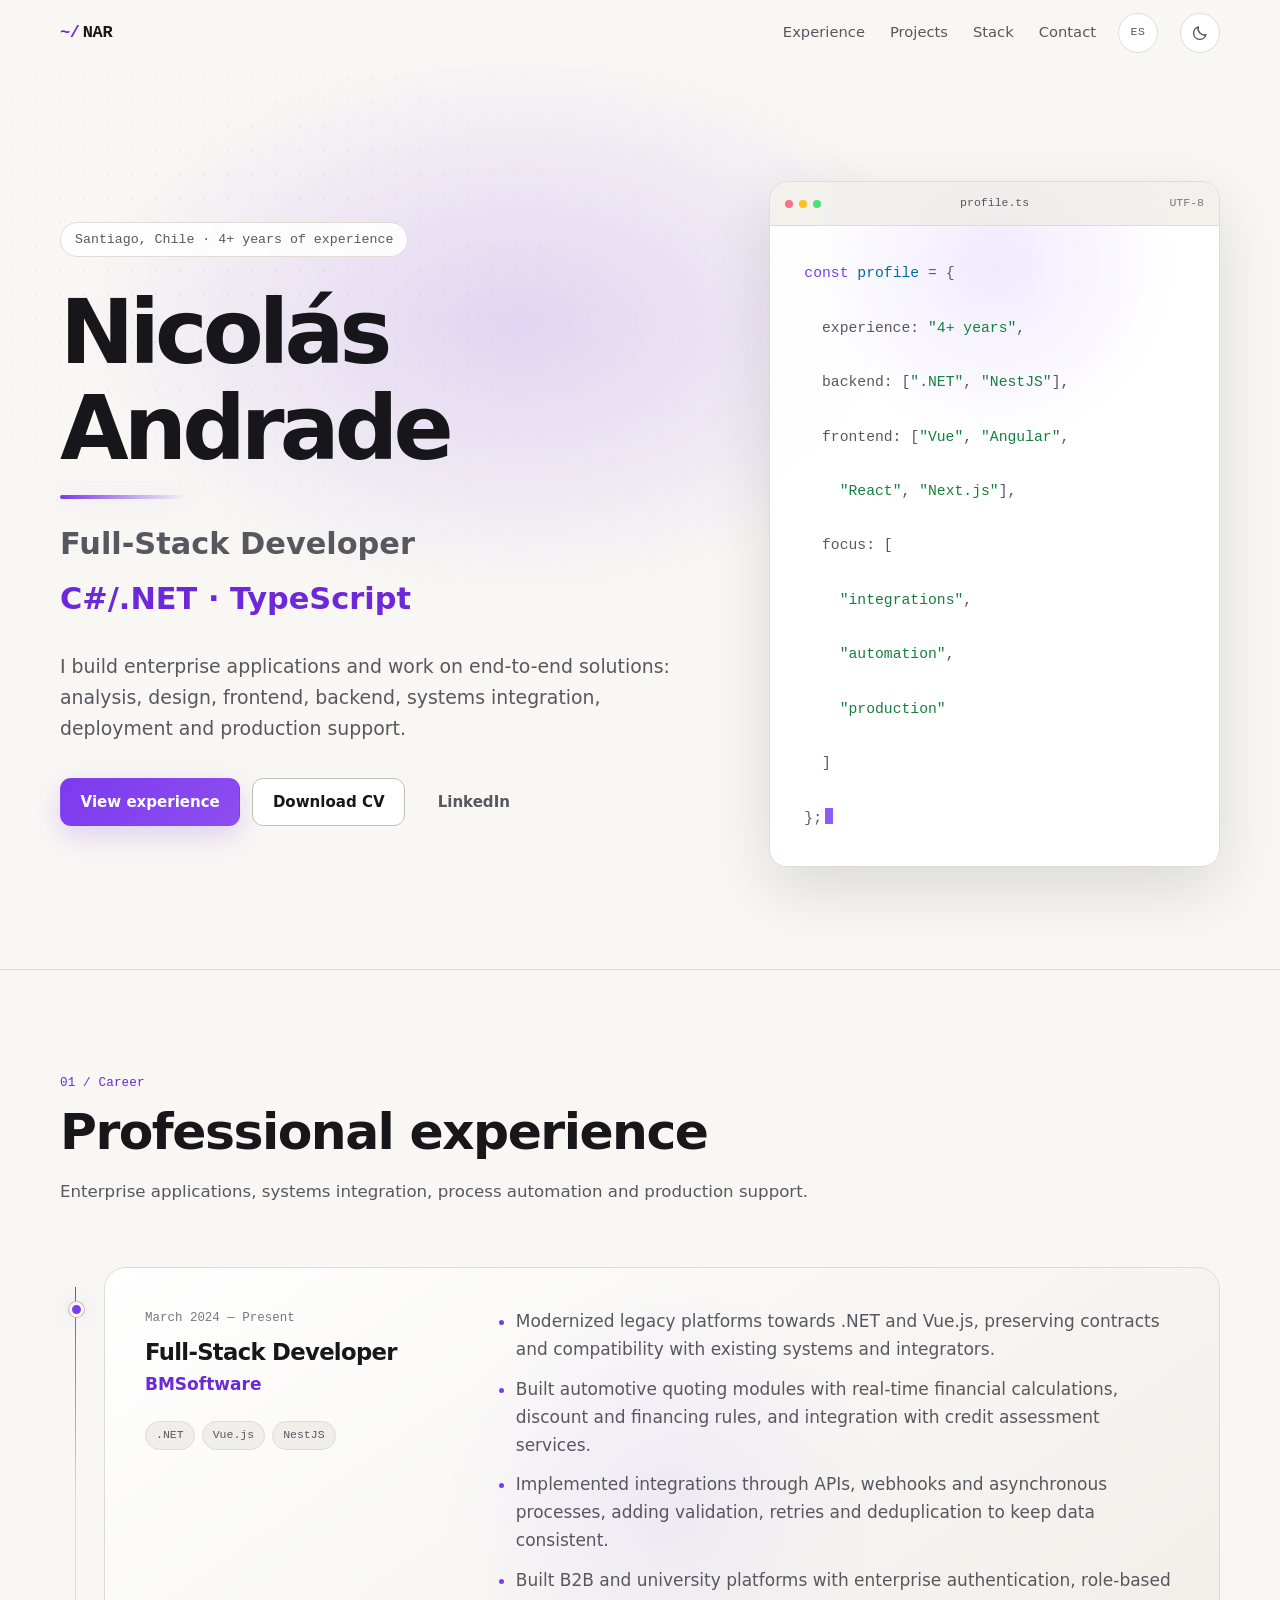
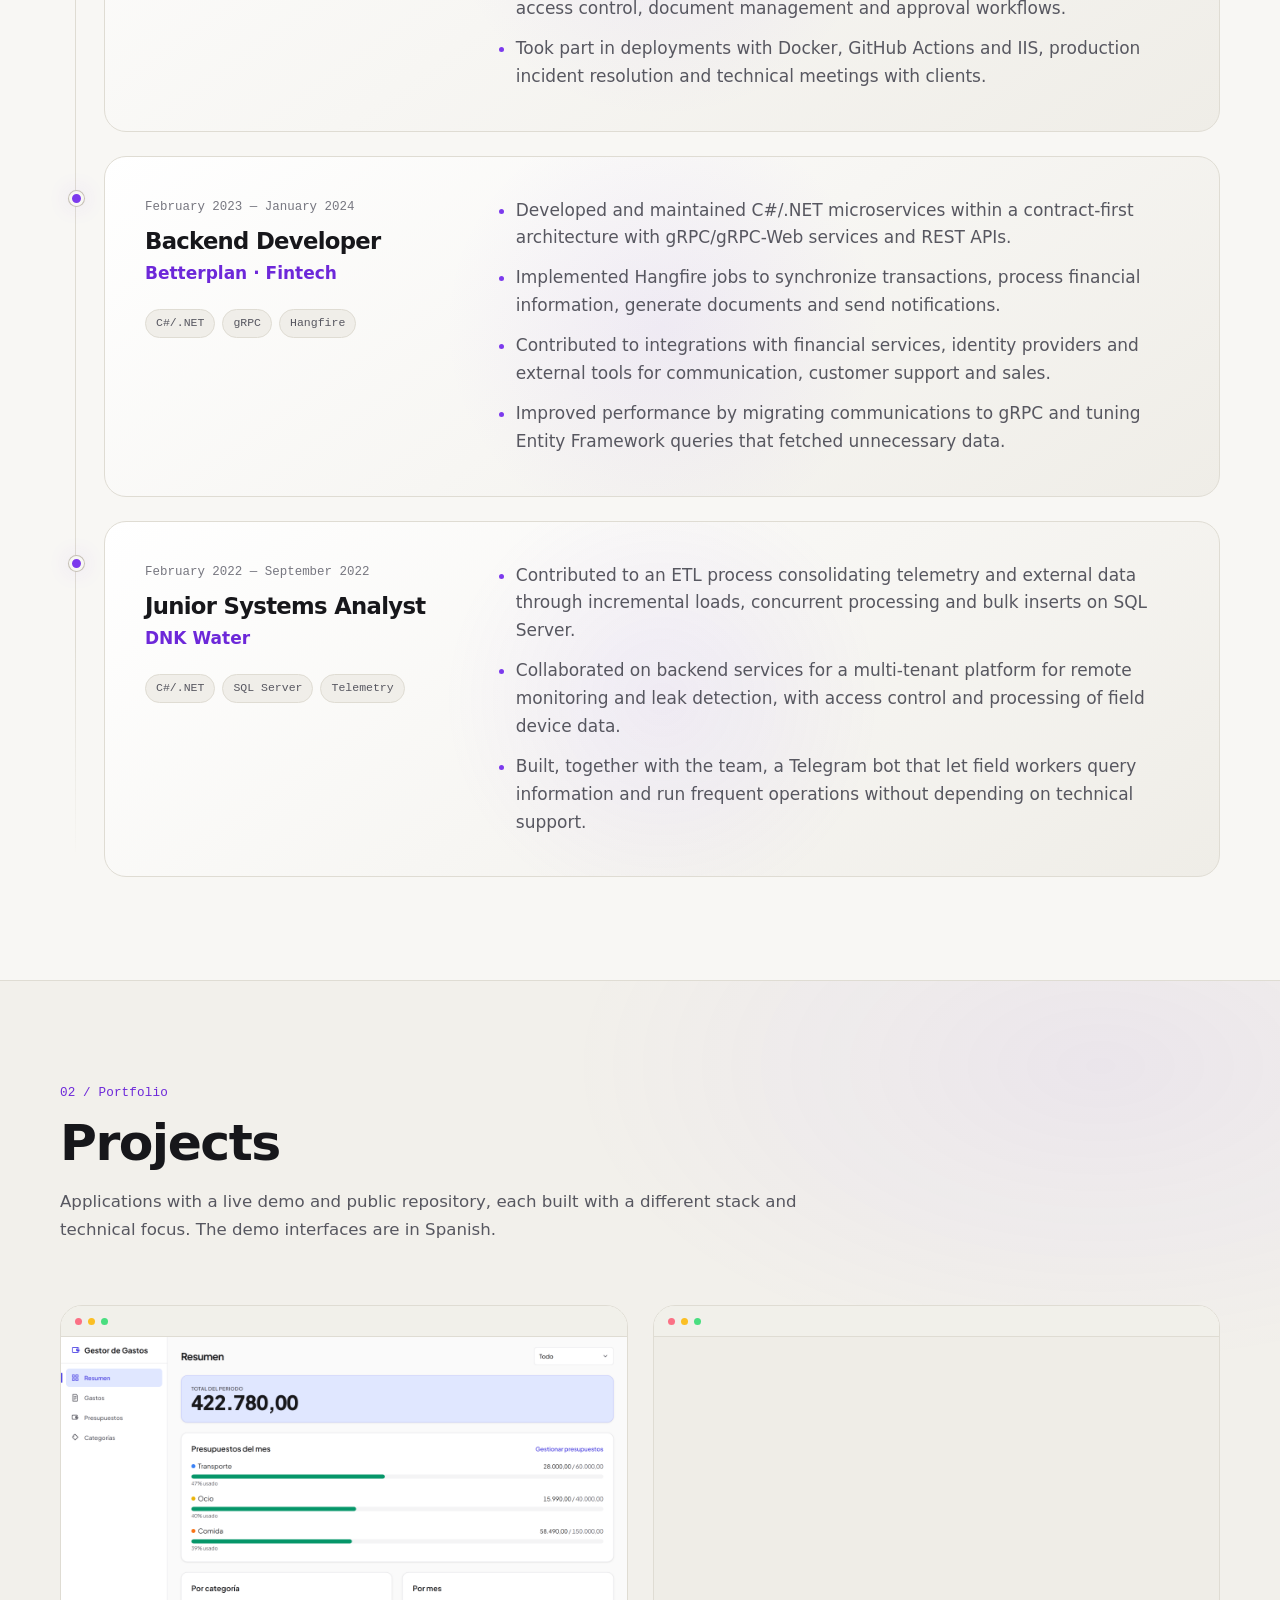
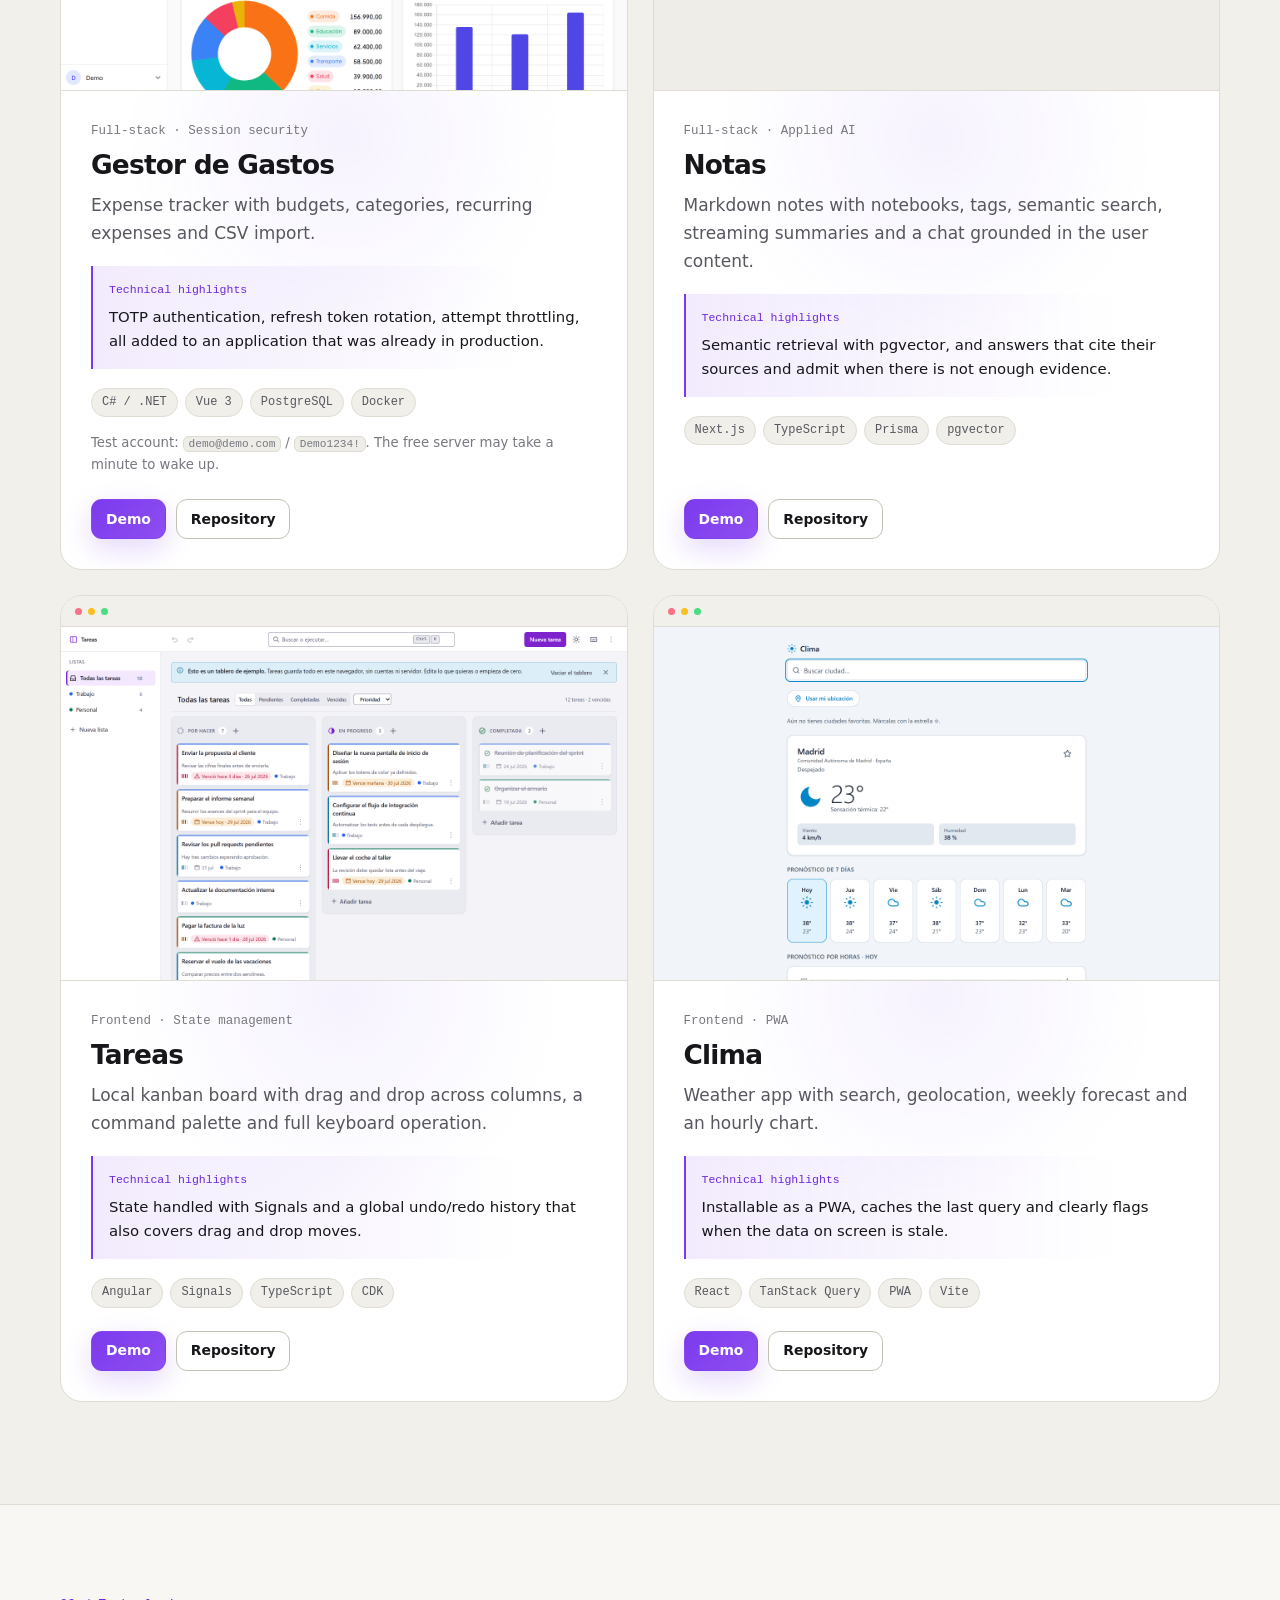
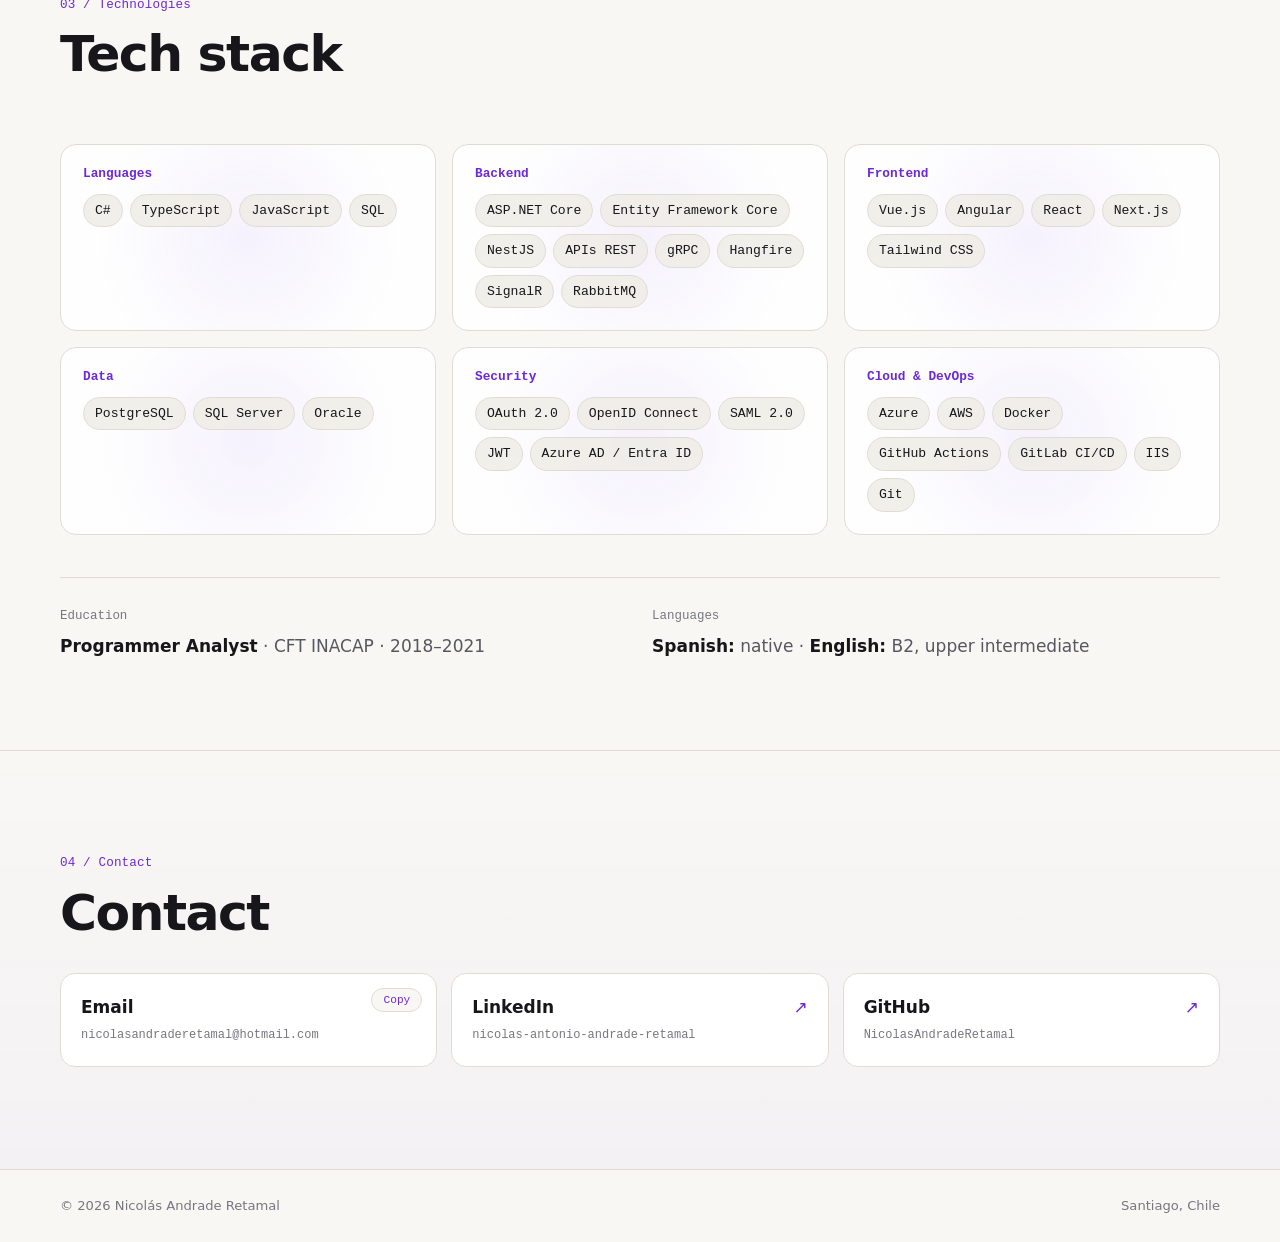
==== commit 588861cd: "docs: polish english copy" ====
--- a/index.en.html
+++ b/index.en.html
@@ -33,7 +33,7 @@
     <meta property="og:image:height" content="630" />
     <meta
       property="og:image:alt"
-      content="Nicolás Andrade, full-stack developer specialised in C#/.NET, TypeScript and enterprise applications"
+      content="Nicolás Andrade, full-stack developer specialized in C#/.NET, TypeScript and enterprise applications"
     />
     <meta property="og:locale" content="en_US" />
     <meta name="twitter:card" content="summary_large_image" />
@@ -219,7 +219,7 @@
             </header>
             <ul class="experience__highlights">
               <li>
-                Modernised legacy platforms towards .NET and Vue.js, preserving contracts and compatibility with existing systems and integrators.
+                Modernized legacy platforms towards .NET and Vue.js, preserving contracts and compatibility with existing systems and integrators.
               </li>
               <li>
                 Built automotive quoting modules with real-time financial calculations, discount and financing rules, and integration with credit assessment services.
@@ -255,7 +255,7 @@
                 Developed and maintained C#/.NET microservices within a contract-first architecture with gRPC/gRPC-Web services and REST APIs.
               </li>
               <li>
-                Implemented Hangfire jobs to synchronise transactions, process financial information, generate documents and send notifications.
+                Implemented Hangfire jobs to synchronize transactions, process financial information, generate documents and send notifications.
               </li>
               <li>
                 Contributed to integrations with financial services, identity providers and external tools for communication, customer support and sales.
@@ -300,7 +300,7 @@
           <p class="section__eyebrow">02 / Portfolio</p>
           <h2 class="section__title">Projects</h2>
           <p class="section__lead">
-            Applications with a live demo and public repository, each built with a different stack and technical focus.
+            Applications with a live demo and public repository, each built with a different stack and technical focus. The demo interfaces are in Spanish.
           </p>
         </header>
 
@@ -346,7 +346,7 @@
                 <li>Docker</li>
               </ul>
               <p class="project__note">
-                Test account: <code>demo@demo.com</code> / <code>Demo1234!</code>. The free server may take a minute to wake up. Interface in Spanish.
+                Test account: <code>demo@demo.com</code> / <code>Demo1234!</code>. The free server may take a minute to wake up.
               </p>
               <div class="project__links">
                 <a
@@ -393,7 +393,7 @@
               <p class="project__kicker">Full-stack · Applied AI</p>
               <h3 class="project__title">Notas</h3>
               <p class="project__text">
-                Markdown notes with notebooks, tags, semantic search, streaming summaries and a chat grounded in the user content. Interface in Spanish.
+                Markdown notes with notebooks, tags, semantic search, streaming summaries and a chat grounded in the user content.
               </p>
               <div class="project__focus">
                 <span>Technical highlights</span>
@@ -452,7 +452,7 @@
               <p class="project__kicker">Frontend · State management</p>
               <h3 class="project__title">Tareas</h3>
               <p class="project__text">
-                Local kanban board with drag and drop across columns, a command palette and full keyboard operation. Interface in Spanish.
+                Local kanban board with drag and drop across columns, a command palette and full keyboard operation.
               </p>
               <div class="project__focus">
                 <span>Technical highlights</span>
@@ -511,7 +511,7 @@
               <p class="project__kicker">Frontend · PWA</p>
               <h3 class="project__title">Clima</h3>
               <p class="project__text">
-                Weather app with search, geolocation, weekly forecast and an hourly chart. Interface in Spanish.
+                Weather app with search, geolocation, weekly forecast and an hourly chart.
               </p>
               <div class="project__focus">
                 <span>Technical highlights</span>
